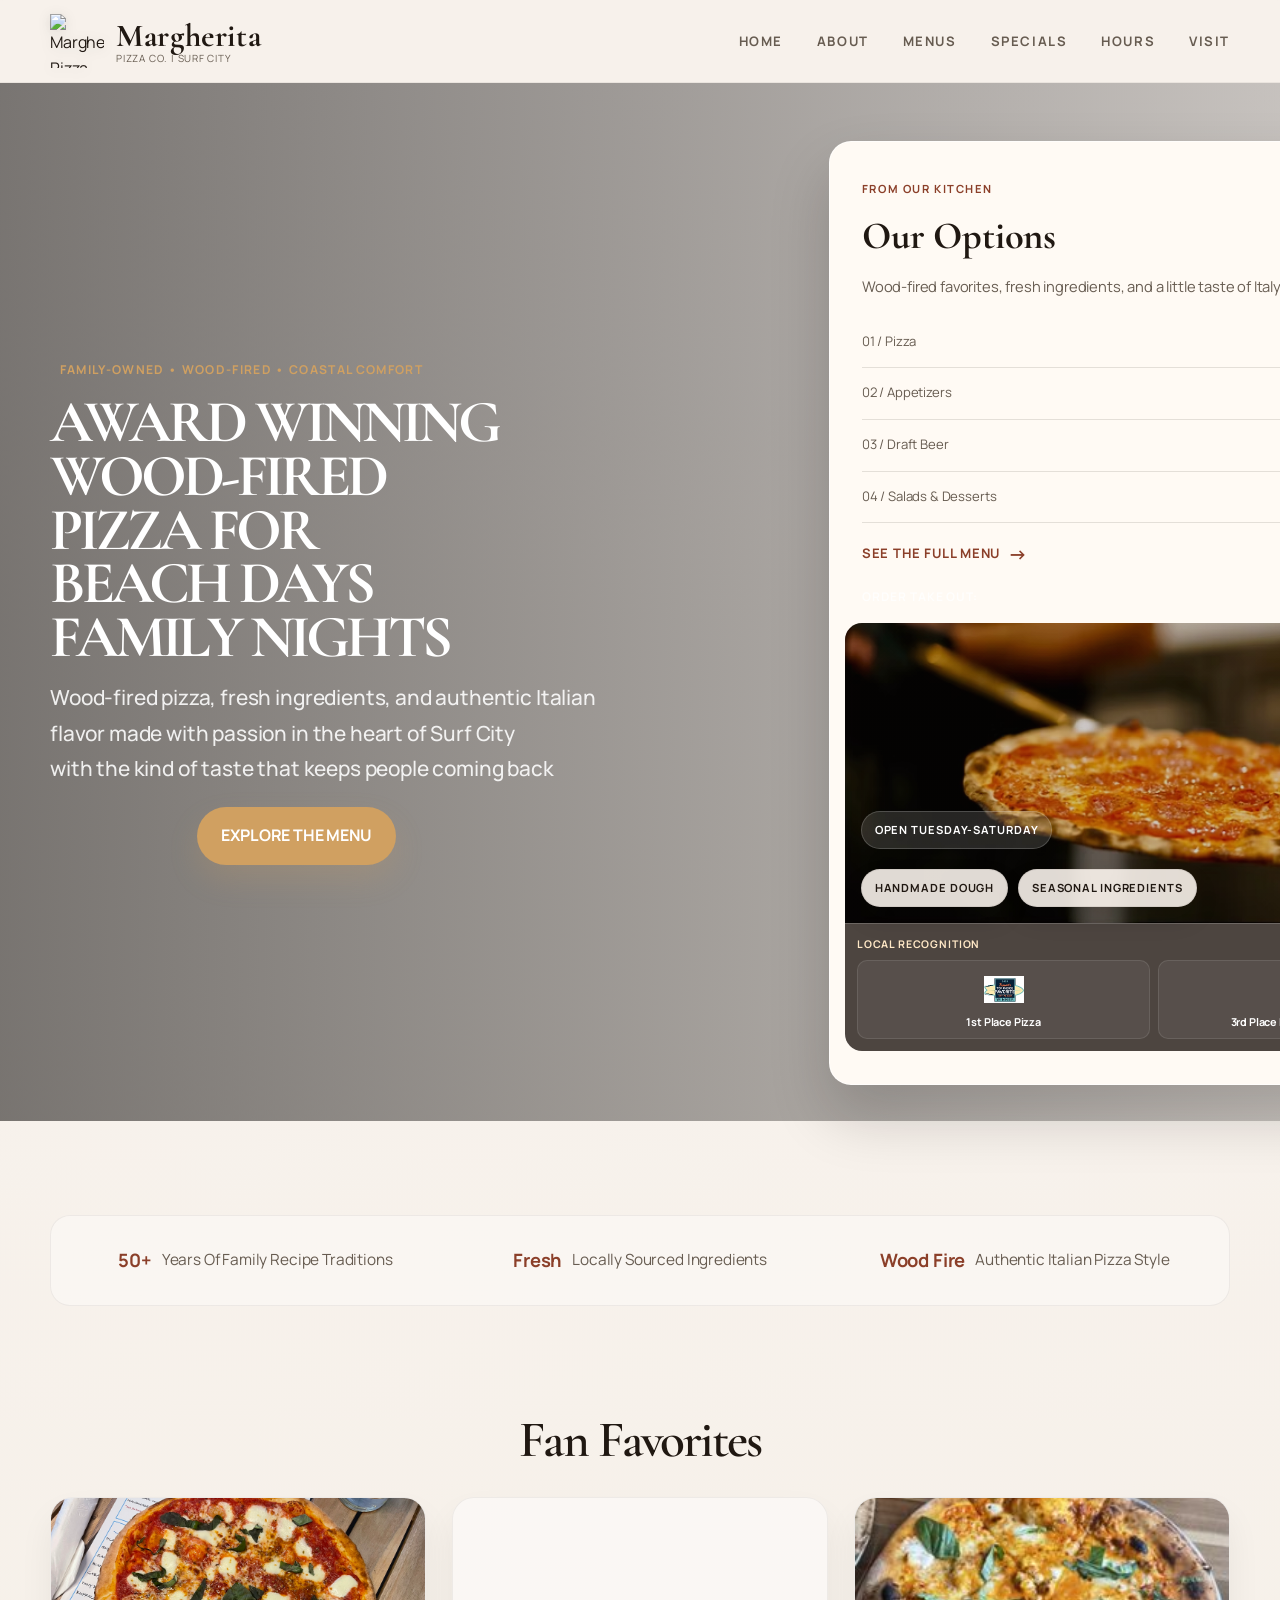
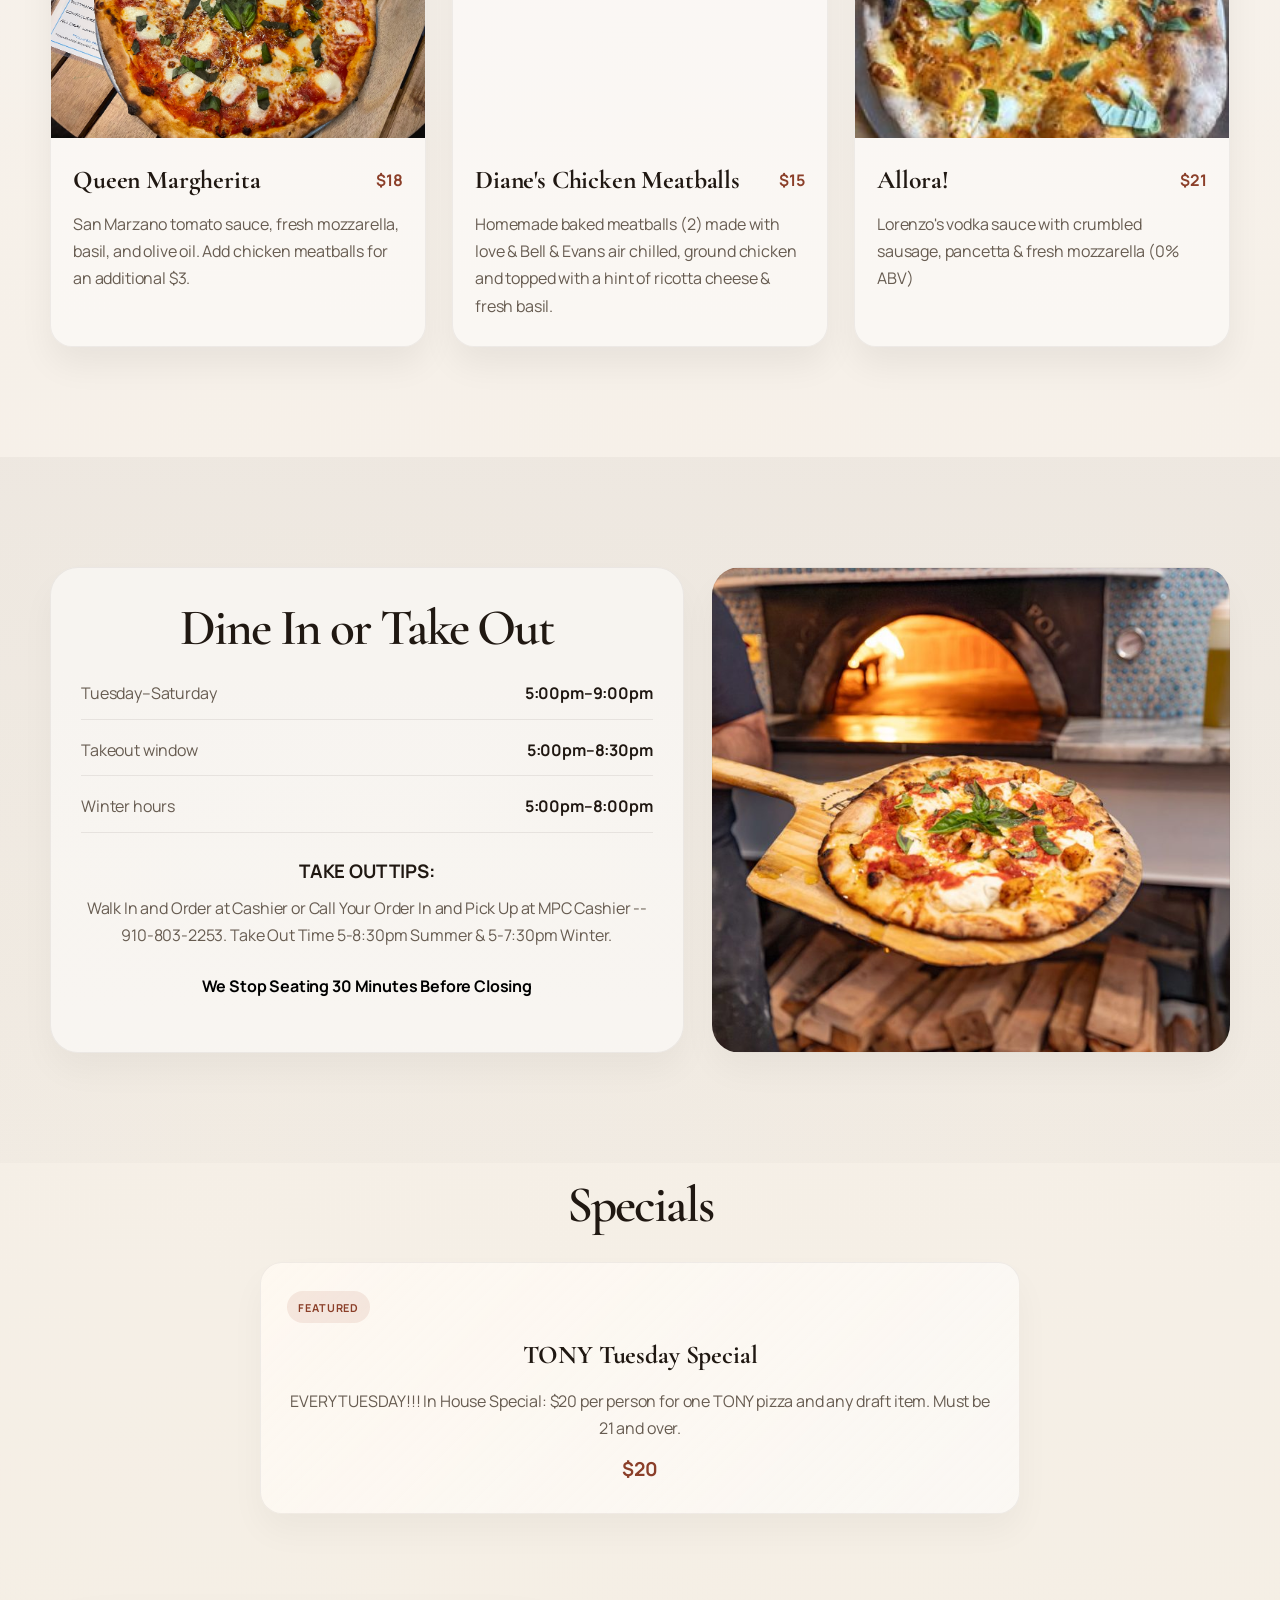
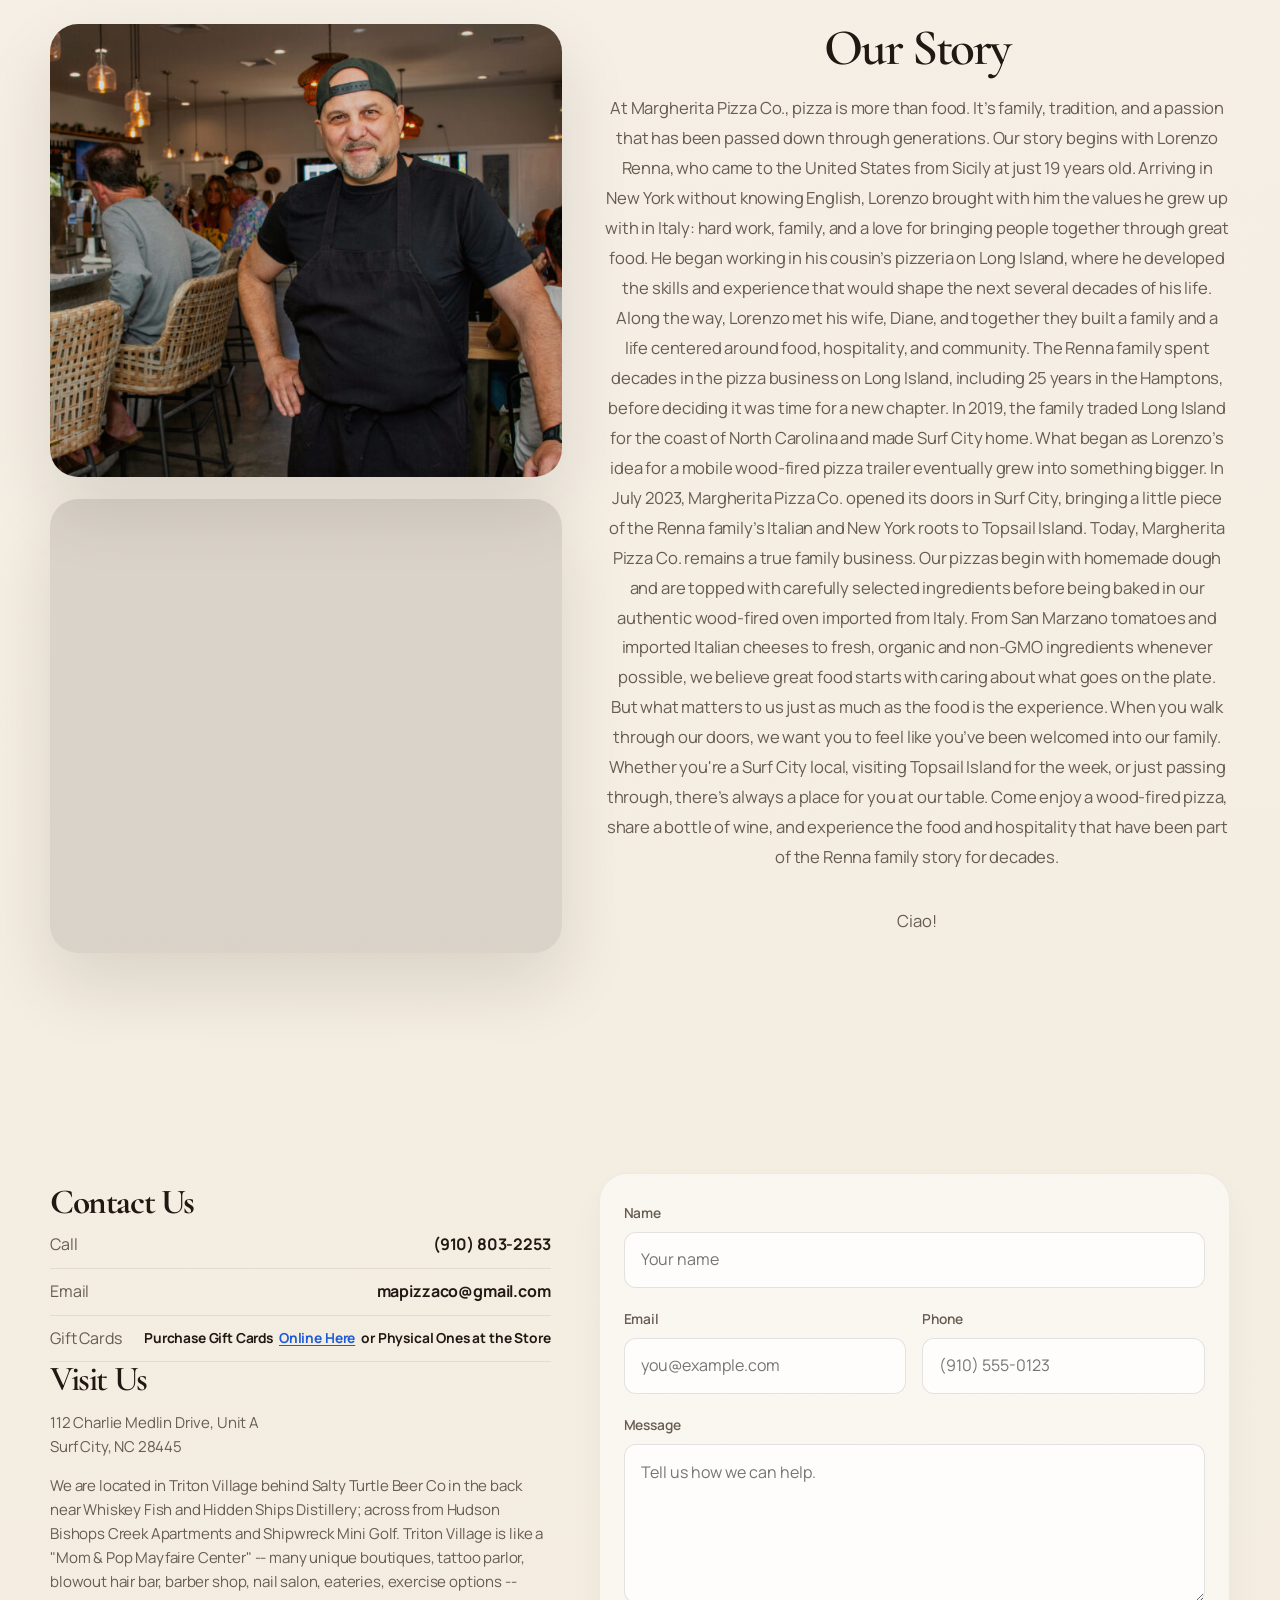
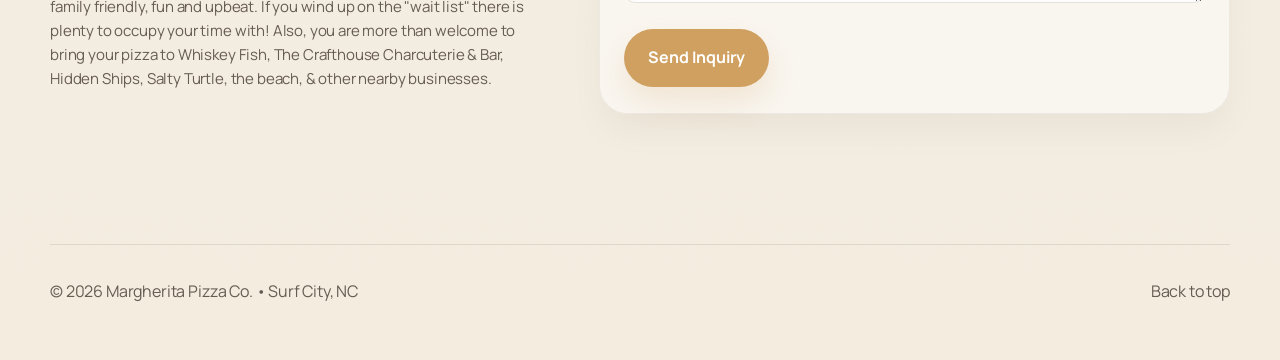
==== index.html @ ae241f82 "Finish website" ====
<!DOCTYPE html>
<html lang="en">
  <head>
    <meta charset="UTF-8" />
    <meta name="viewport" content="width=device-width, initial-scale=1.0" />
    <meta
      name="description"
      content="Margherita Pizza Co. is a family-owned wood-fired pizza kitchen and wine bar in Surf City, North Carolina."
    />
    <title>Margherita Pizza Co. | Surf City, NC</title>
    <link rel="preconnect" href="https://fonts.googleapis.com" />
    <link rel="preconnect" href="https://fonts.gstatic.com" crossorigin />
    <link
      href="https://fonts.googleapis.com/css2?family=Cormorant+Garamond:wght@500;600;700&family=Manrope:wght@400;500;600;700;800&display=swap"
      rel="stylesheet"
    />
    <link rel="stylesheet" href="styles.css" />
  </head>
  <body id="top">
    <div class="page-shell">
      <header class="site-header">
        <div class="container nav-wrap">
          <div class="brand" aria-label="Margherita Pizza Co home">
            <img
              class="brand-logo"
              src="https://static.wixstatic.com/media/c3de41_1352000f01cf4b0c88fe3ec01e534944~mv2.png/v1/fill/w_166,h_174,al_c,q_85,usm_0.66_1.00_0.01,enc_avif,quality_auto/Logo_transparent%20-%202.png"
              alt="Margherita Pizza Co. logo"
            />
            <div class="brand-copy">
              <strong>Margherita</strong>
              <small>Pizza Co. | Surf City</small>
            </div>
          </div>

          <button class="nav-toggle" aria-label="Toggle navigation" aria-expanded="false">
            <span></span><span></span><span></span>
          </button>

          <nav class="main-nav" aria-label="Main navigation">
            <a href="#top">Home</a>
            <a href="#about">About</a>
            <a href="menu.html">Menus</a>
            <a href="#specials">Specials</a>
            <a href="#hours">Hours</a>
            <a href="#visit">Visit</a>
          </nav>
        </div>
      </header>

      <main>
        <section class="hero">
          <div class="container hero-grid">
            <div class="hero-copy">
              <p class="eyebrow">Family-owned • Wood-fired • Coastal comfort</p>
              <h1>
                <span class="hero-heading-line">AWARD WINNING</span>
                <span class="hero-heading-line">WOOD-FIRED</span>
                <span class="hero-heading-line">PIZZA FOR</span>
                <span class="hero-heading-line">BEACH DAYS</span>
                <span class="hero-heading-line">FAMILY NIGHTS</span>
              </h1>
              <p class="lead">
                <span class="lead-line">Wood-fired pizza, fresh ingredients, and authentic Italian</span>
                <span class="lead-line">flavor made with passion in the heart of Surf City</span>
                <span class="lead-line">with the kind of taste that keeps people coming back</span>
              </p>
              <div class="cta-group">
                <a class="button button-primary" href="menu.html">EXPLORE THE MENU</a>
              </div>
            </div>

            <div class="hero-card hero-favorites" aria-label="Our Options">
              <div class="hero-card-copy">
                <p class="hero-card-kicker">From our kitchen</p>
                <h2>Our Options</h2>
                <p class="hero-card-intro">Wood-fired favorites, fresh ingredients, and a little taste of Italy right here in Surf City.</p>
                <div class="info-row">
                  <span>01 / Pizza</span>
                  <strong>Wood-Fired</strong>
                </div>
                <div class="info-row">
                  <span>02 / Appetizers</span>
                  <strong>Fresh Bites</strong>
                </div>
                <div class="info-row">
                  <span>03 / Draft Beer</span>
                  <strong>Curated Pours</strong>
                </div>
                <div class="info-row">
                  <span>04 / Salads & Desserts</span>
                  <strong>Fresh Daily</strong>
                </div>

                <a class="hero-menu-link" href="menu.html">See the full menu <span aria-hidden="true">→</span></a>

                <div class="card-footer">
                  <span class="order-takeout">Order Take Out:</span>
                  <strong>(910) 803-2253</strong>
                </div>
              </div>

              <div class="hero-visual">
                <div class="hero-photo">
                  <div class="hero-photo-badge">
                    <span>Open Tuesday-Saturday</span>
                  </div>
                  <div class="hero-image-tags" aria-label="Key ingredients">
                    <span>Handmade dough</span>
                    <span>Seasonal ingredients</span>
                  </div>
                </div>
                <div class="hero-awards" aria-label="Awards and recognition">
                  <p class="hero-awards-title">Local recognition</p>
                  <div class="hero-award-row">
                    <div class="hero-award">
                      <img
                        src="images/Pizza award.avif"
                        alt="1st Place Pizza award"
                      />
                      <strong>1st Place Pizza</strong>
                    </div>
                    <div class="hero-award">
                      <img
                        src="https://static.wixstatic.com/media/c3de41_1e89d9beb7ab4480b9ef2c10e7d287c4~mv2.png/v1/fill/w_91,h_97,al_c,q_85,usm_0.66_1.00_0.01,enc_avif,quality_auto/3rdplaceFavoriteDateNight.png"
                        alt="3rd place Favorite Date Night award badge"
                      />
                      <strong>3rd Place Favorite Date Night</strong>
                    </div>
                  </div>
                </div>
              </div>
            </div>
          </div>
        </section>

        <section class="value-strip">
          <div class="container strip-grid">
            <div>
              <strong>50+</strong>
              <span>Years Of Family Recipe Traditions</span>
            </div>
            <div>
              <strong>Fresh</strong>
              <span>Locally Sourced Ingredients</span>
            </div>
            <div>
              <strong>Wood Fire</strong>
              <span>Authentic Italian Pizza Style</span>
            </div>
          </div>
        </section>

        <section id="menu" class="menu-section">
          <div class="container">
            <div class="section-heading fan-favorites-heading">
              <h2>Fan Favorites</h2>
            </div>

            <div class="menu-grid">
              <article class="menu-card">
                <div class="menu-visual visual-one"></div>
                <div class="menu-content">
                  <div class="menu-header">
                    <h3>Queen Margherita</h3>
                    <span>$18</span>
                  </div>
                  <p>San Marzano tomato sauce, fresh mozzarella, basil, and olive oil. Add chicken meatballs for an additional $3.</p>
                </div>
              </article>

              <article class="menu-card">
                <div class="menu-visual visual-two"></div>
                <div class="menu-content">
                  <div class="menu-header">
                    <h3>Diane's Chicken Meatballs</h3>
                    <span>$15</span>
                  </div>
                  <p>Homemade baked meatballs (2) made with love & Bell & Evans air chilled, ground chicken and topped with a hint of ricotta cheese & fresh basil.</p>
                </div>
              </article>

              <article class="menu-card">
                <div class="menu-visual visual-three"></div>
                <div class="menu-content">
                  <div class="menu-header">
                    <h3>Allora!</h3>
                    <span>$21</span>
                  </div>
                  <p>Lorenzo's vodka sauce with crumbled sausage, pancetta & fresh mozzarella (0% ABV)</p>
                </div>
              </article>
            </div>
          </div>
        </section>

        <section class="experience-section" id="hours">
          <div class="container experience-grid">
            <div class="hours-panel">
              <h2>Dine In or Take Out</h2>
              <ul>
                <li><span>Tuesday–Saturday</span> <strong>5:00pm–9:00pm</strong></li>
                <li><span>Takeout window</span> <strong>5:00pm–8:30pm</strong></li>
                <li><span>Winter hours</span> <strong>5:00pm–8:00pm</strong></li>
              </ul>
              <div class="takeout-tips">
                <h3>TAKE OUT TIPS:</h3>
                <p>Walk In and Order at Cashier or Call Your Order In and Pick Up at MPC Cashier -- 910-803-2253. Take Out Time 5-8:30pm Summer &amp; 5-7:30pm Winter.</p>
              </div>
              <p class="note"><strong>We Stop Seating 30 Minutes Before Closing</strong></p>
            </div>

            <div class="quote-panel">
              <p>“Wood-fired flavor, Italian roots, and a warm welcome by the coast.”</p>
            </div>
          </div>
        </section>

        <section id="specials" class="specials-section">
          <div class="container">
            <div class="section-heading specials-heading">
              <h2>Specials</h2>
            </div>

            <div class="specials-grid single-special">
              <article class="special-card featured-special">
                <span class="special-tag">Featured</span>
                <h3>TONY Tuesday Special</h3>
                <p>EVERY TUESDAY!!! In House Special: $20 per person for one TONY pizza and any draft item. Must be 21 and over.</p>
                <strong>$20</strong>
              </article>
            </div>
          </div>
        </section>

        <section id="about" class="about-section">
          <div class="container about-grid">
            <div class="about-image">
              <div class="image-panel"></div>
              <div class="image-panel story-image-secondary"></div>
            </div>
            <div class="about-copy">
              <h2>Our Story</h2>
              <div class="story-copy">
                <p>At Margherita Pizza Co., pizza is more than food. It’s family, tradition, and a passion that has been passed down through generations. Our story begins with Lorenzo Renna, who came to the United States from Sicily at just 19 years old. Arriving in New York without knowing English, Lorenzo brought with him the values he grew up with in Italy: hard work, family, and a love for bringing people together through great food. He began working in his cousin’s pizzeria on Long Island, where he developed the skills and experience that would shape the next several decades of his life. Along the way, Lorenzo met his wife, Diane, and together they built a family and a life centered around food, hospitality, and community. The Renna family spent decades in the pizza business on Long Island, including 25 years in the Hamptons, before deciding it was time for a new chapter. In 2019, the family traded Long Island for the coast of North Carolina and made Surf City home. What began as Lorenzo’s idea for a mobile wood-fired pizza trailer eventually grew into something bigger. In July 2023, Margherita Pizza Co. opened its doors in Surf City, bringing a little piece of the Renna family’s Italian and New York roots to Topsail Island. Today, Margherita Pizza Co. remains a true family business. Our pizzas begin with homemade dough and are topped with carefully selected ingredients before being baked in our authentic wood-fired oven imported from Italy. From San Marzano tomatoes and imported Italian cheeses to fresh, organic and non-GMO ingredients whenever possible, we believe great food starts with caring about what goes on the plate. But what matters to us just as much as the food is the experience. When you walk through our doors, we want you to feel like you’ve been welcomed into our family. Whether you're a Surf City local, visiting Topsail Island for the week, or just passing through, there’s always a place for you at our table. Come enjoy a wood-fired pizza, share a bottle of wine, and experience the food and hospitality that have been part of the Renna family story for decades.</p>

                <p class="story-signoff">Ciao!</p>
              </div>
            </div>
          </div>
        </section>

        <section id="visit" class="visit-section">
          <div class="container visit-grid">
            <div class="visit-copy">
              <div class="contact-section">
                <h3>Contact Us</h3>
                <div class="contact-block">
                  <span>Call</span>
                  <strong>(910) 803-2253</strong>
                </div>
                <div class="contact-block">
                  <span>Email</span>
                  <strong>mapizzaco@gmail.com</strong>
                </div>
                <div class="contact-block">
                  <span>Gift Cards</span>
                  <strong class="gift-card-link-wrap">
                    <span>Purchase Gift Cards</span>
                    <a href="https://www.toasttab.com/margherita-pizza-co-112-charlie-medlin-drive-unit-a/giftcards" target="_blank" rel="noopener noreferrer" class="gift-card-anchor">Online Here</a>
                    <span>or Physical Ones at the Store</span>
                  </strong>
                </div>
              </div>

              <h2>Visit Us</h2>
              <p>112 Charlie Medlin Drive, Unit A<br />Surf City, NC 28445</p>
              <p>We are located in Triton Village behind Salty Turtle Beer Co in the back near Whiskey Fish and Hidden Ships Distillery; across from Hudson Bishops Creek Apartments and Shipwreck Mini Golf. Triton Village is like a "Mom &amp; Pop Mayfaire Center" -- many unique boutiques, tattoo parlor, blowout hair bar, barber shop, nail salon, eateries, exercise options -- family friendly, fun and upbeat. If you wind up on the "wait list" there is plenty to occupy your time with! Also, you are more than welcome to bring your pizza to Whiskey Fish, The Crafthouse Charcuterie &amp; Bar, Hidden Ships, Salty Turtle, the beach, &amp; other nearby businesses.</p>
            </div>

            <form class="inquiry-form">
              <div class="form-row">
                <label>
                  <span>Name</span>
                  <input type="text" name="name" placeholder="Your name" />
                </label>
              </div>
              <div class="form-row two-col">
                <label>
                  <span>Email</span>
                  <input type="email" name="email" placeholder="you@example.com" />
                </label>
                <label>
                  <span>Phone</span>
                  <input type="tel" name="phone" placeholder="(910) 555-0123" />
                </label>
              </div>
              <div class="form-row">
                <label>
                  <span>Message</span>
                  <textarea name="message" rows="5" placeholder="Tell us how we can help."></textarea>
                </label>
              </div>
              <button type="submit" class="button button-primary">Send Inquiry</button>
            </form>
          </div>
        </section>

      </main>

      <footer class="site-footer">
        <div class="container footer-wrap">
          <p>© <span id="year"></span> Margherita Pizza Co. • Surf City, NC</p>
          <a href="#top">Back to top</a>
        </div>
      </footer>
    </div>

    <script src="script.js"></script>
  </body>
</html>
---- styles.css ----
:root {
  --bg: #f7f1ea;
  --panel: #fffdf9;
  --panel-strong: #f1e5d6;
  --ink: #201812;
  --muted: #675c51;
  --gold: #d0a061;
  --rust: #8b3f29;
  --pine: #3a4d3f;
  --shadow: rgba(24, 18, 15, 0.12);
  --radius: 22px;
  --serif: "Cormorant Garamond", Georgia, serif;
  --sans: "Manrope", "Segoe UI", sans-serif;
}

* {
  box-sizing: border-box;
}

html {
  scroll-behavior: smooth;
}

body {
  margin: 0;
  font-family: var(--sans);
  line-height: 1.6;
  letter-spacing: -0.01em;
  background: linear-gradient(180deg, #f8f3ef 0%, #f3ecdf 100%);
  color: var(--ink);
  -webkit-font-smoothing: antialiased;
  text-rendering: optimizeLegibility;
}

a {
  color: inherit;
  text-decoration: none;
}

img {
  max-width: 100%;
  display: block;
}

button,
input,
textarea {
  font: inherit;
}

.page-shell {
  min-height: 100vh;
}

.container {
  width: min(1180px, calc(100% - 32px));
  margin: 0 auto;
}

.site-header {
  position: sticky;
  top: 0;
  z-index: 99;
  background: rgba(247, 241, 234, 0.8);
  backdrop-filter: blur(10px);
  border-bottom: 1px solid rgba(32, 24, 18, 0.06);
}

.top-contact-bar {
  background: #1f1f1f;
  color: #f6f1ea;
  font-size: 0.72rem;
  letter-spacing: 0.08em;
  text-transform: uppercase;
}

.top-contact-wrap {
  display: flex;
  align-items: center;
  justify-content: center;
  gap: 24px;
  flex-wrap: wrap;
  padding: 8px 20px;
}

.top-contact-phone-wrap {
  display: inline-flex;
  align-items: center;
  gap: 14px;
}

.order-takeout {
  color: #f7d28d;
  font-weight: 800;
  letter-spacing: 0.1em;
  text-transform: uppercase;
}

.nav-wrap {
  display: flex;
  align-items: center;
  justify-content: space-between;
  gap: 20px;
  min-height: 82px;
}

.brand {
  display: flex;
  align-items: center;
  gap: 12px;
  min-width: 260px;
}

.brand-logo {
  width: 54px;
  height: 54px;
  object-fit: contain;
  filter: drop-shadow(0 2px 6px rgba(0, 0, 0, 0.1));
}

.brand-copy {
  display: flex;
  flex-direction: column;
  line-height: 1.1;
}

.brand-copy strong {
  font-family: var(--serif);
  font-size: clamp(1.6rem, 1vw + 1.2rem, 2.2rem);
  letter-spacing: 0.02em;
}

.brand-copy small {
  color: var(--muted);
  letter-spacing: 0.08em;
  text-transform: uppercase;
  font-size: 0.62rem;
}

.main-nav {
  display: flex;
  align-items: center;
  gap: 34px;
  font-size: 0.82rem;
  font-weight: 700;
  letter-spacing: 0.12em;
  text-transform: uppercase;
  color: var(--muted);
}

.main-nav a {
  position: relative;
}

.main-nav a::after {
  content: "";
  position: absolute;
  left: 0;
  bottom: -8px;
  width: 100%;
  height: 2px;
  background: var(--rust);
  transform: scaleX(0);
  transform-origin: center;
  transition: transform 0.2s ease;
}

.main-nav a:hover::after,
.main-nav a:focus-visible::after {
  transform: scaleX(1);
}

.button {
  display: inline-flex;
  align-items: center;
  justify-content: center;
  border-radius: 999px;
  padding: 0.95rem 1.45rem;
  border: 1px solid transparent;
  font-weight: 700;
  transition: transform 0.2s ease, box-shadow 0.2s ease, background 0.2s ease;
}

.button:hover,
.button:focus-visible {
  transform: translateY(-1px);
}

.button-primary {
  background: var(--gold);
  color: #fff;
  box-shadow: 0 14px 30px rgba(208, 160, 97, 0.2);
}

.button-secondary {
  background: transparent;
  border-color: rgba(32, 24, 18, 0.18);
  color: var(--ink);
}

.hero {
  padding: 58px 0 36px;
  background:
    linear-gradient(90deg, rgba(21, 18, 16, 0.56), rgba(21, 18, 16, 0.22)),
    url("https://static.wixstatic.com/media/c3de41_eee354c45b334487a4f688f5ea77cf92~mv2.jpg/v1/fit/w_1920,h_622,q_90,enc_avif,quality_auto/c3de41_eee354c45b334487a4f688f5ea77cf92~mv2.jpg") center/cover no-repeat;
}

.hero-grid {
  display: grid;
  grid-template-columns: 1.3fr 0.7fr;
  gap: 34px;
  align-items: center;
}

.hero-copy {
  color: #fff;
  padding: 30px 0;
}

.eyebrow {
  display: block;
  width: fit-content;
  margin: 0 0 18px;
  font-size: 0.76rem;
  text-transform: uppercase;
  letter-spacing: 0.11em;
  font-weight: 700;
  color: #f6d3aa;
  text-align: left;
}

.hero-copy > .eyebrow {
  color: var(--gold);
  transform: translateX(0.6rem);
}

.hero-copy h1,
.section-heading h2,
.about-copy h2,
.hours-panel h2,
.visit-copy h2 {
  margin: 0;
  font-family: var(--serif);
  font-weight: 600;
  line-height: 0.96;
  letter-spacing: -0.04em;
}

.hero-copy h1 {
  font-size: clamp(3rem, 2.8vw + 1.5rem, 5.2rem);
  max-width: 920px;
  width: fit-content;
  margin-inline: 0;
  line-height: 0.82;
  letter-spacing: -0.065em;
  font-weight: 700;
}

.hero-heading-line {
  display: block;
  width: fit-content;
  max-width: 100%;
  margin-bottom: 0.08em;
  text-align: left;
  white-space: nowrap;
  word-spacing: normal;
}

.lead {
  margin-top: 18px;
  max-width: 720px;
  font-size: clamp(1.12rem, 0.45vw + 1rem, 1.3rem);
  line-height: 1.7;
  font-weight: 500;
  color: rgba(255, 255, 255, 0.88);
}

.lead-line {
  display: block;
}

.cta-group {
  width: 100%;
  max-width: 720px;
  margin: 8px 0 0;
  padding-left: clamp(6.5rem, 11.5vw, 9.5rem);
  display: flex;
  flex-wrap: wrap;
  justify-content: flex-start;
  gap: 16px;
}

.hero-points {
  list-style: none;
  display: flex;
  flex-wrap: wrap;
  justify-content: center;
  gap: 12px;
  padding: 0;
  margin: 26px 0 0;
  color: rgba(255, 255, 255, 0.8);
  font-size: 0.78rem;
  letter-spacing: 0.08em;
  text-transform: uppercase;
  width: 100%;
}

.hero-points li {
  padding: 0.7rem 0.95rem;
  border: 1px solid rgba(255, 255, 255, 0.25);
  border-radius: 999px;
  background: rgba(255, 255, 255, 0.04);
}

.hero-card {
  background: rgba(255, 255, 255, 0.1);
  border: 1px solid rgba(255, 255, 255, 0.18);
  box-shadow: 0 30px 60px rgba(20, 16, 13, 0.20);
  padding: 18px;
  border-radius: var(--radius);
  color: #fff;
  backdrop-filter: blur(8px);
}

.hero-visual {
  position: relative;
  overflow: hidden;
  border-radius: 18px;
  margin-bottom: 18px;
  border: 1px solid rgba(255, 255, 255, 0.08);
}

.hero-photo {
  position: relative;
  min-height: 300px;
  background:
    linear-gradient(rgba(18, 13, 10, 0.2), rgba(18, 13, 10, 0.22)),
    url("images/Screenshot 2026-09-23 184506.png") 0% 100% / cover no-repeat;
}

.hero-photo-badge {
  position: absolute;
  left: 16px;
  bottom: 74px;
  display: inline-flex;
  padding: 0.55rem 0.8rem;
  border-radius: 999px;
  background: rgba(249, 244, 238, 0.14);
  border: 1px solid rgba(255, 255, 255, 0.18);
  color: #fff;
  font-size: 0.7rem;
  font-weight: 700;
  letter-spacing: 0.08em;
  text-transform: uppercase;
}

.hero-image-tags {
  position: absolute;
  left: 16px;
  right: 16px;
  bottom: 16px;
  display: flex;
  flex-wrap: wrap;
  gap: 10px;
}

.hero-image-tags span {
  display: inline-flex;
  align-items: center;
  padding: 0.55rem 0.8rem;
  border-radius: 999px;
  background: rgba(255, 249, 242, 0.88);
  border: 1px solid rgba(32, 24, 18, 0.08);
  color: var(--ink);
  font-size: 0.7rem;
  font-weight: 700;
  letter-spacing: 0.08em;
  text-transform: uppercase;
  box-shadow: 0 12px 24px rgba(20, 16, 13, 0.12);
}

.hero-image-tags span:last-child {
  margin-left: 0;
}

.hero-card-copy {
  display: block;
}

.hero-favorites {
  width: calc(100% + 250px);
  background: #fffaf4;
  border: 1px solid rgba(255, 255, 255, 0.7);
  padding: 14px;
}

.hero-favorites .hero-card-copy {
  padding: 24px 18px 12px;
  color: var(--ink);
}

.hero-card-kicker {
  margin: 0 0 8px;
  color: var(--rust);
  font-size: 0.7rem;
  font-weight: 700;
  letter-spacing: 0.14em;
  text-transform: uppercase;
}

.hero-card h2 {
  margin: 0 0 18px;
  font-family: var(--serif);
  font-size: clamp(2rem, 3vw, 3rem);
}

.hero-favorites h2 {
  margin-bottom: 8px;
  color: var(--ink);
}

.hero-card-intro {
  margin: 0 0 18px;
  color: var(--muted);
  font-size: 0.92rem;
  line-height: 1.55;
}

.info-row {
  display: flex;
  justify-content: space-between;
  gap: 14px;
  padding: 0.9rem 0;
  border-bottom: 1px solid rgba(255, 255, 255, 0.12);
}

.info-row span,
.card-footer span {
  color: rgba(255, 255, 255, 0.76);
}

.hero-favorites .info-row {
  border-color: rgba(32, 24, 18, 0.12);
}

.hero-favorites .info-row span {
  color: var(--muted);
  font-size: 0.82rem;
}

.hero-favorites .info-row strong {
  color: var(--ink);
  font-size: 0.86rem;
}

.hero-menu-link {
  display: inline-flex;
  align-items: center;
  gap: 8px;
  margin-top: 20px;
  color: var(--rust);
  font-size: 0.82rem;
  font-weight: 700;
  letter-spacing: 0.06em;
  text-transform: uppercase;
}

.hero-menu-link span {
  font-size: 1.2rem;
  line-height: 0;
  transition: transform 0.2s ease;
}

.hero-menu-link:hover span,
.hero-menu-link:focus-visible span {
  transform: translateX(4px);
}

.hero-awards {
  position: static;
  padding: 12px;
  border-top: 1px solid rgba(255, 255, 255, 0.18);
  background: rgba(27, 19, 15, 0.78);
}

.hero-awards-title {
  margin: 0 0 8px;
  color: #ffe8c6;
  font-weight: 700;
  font-size: 0.66rem;
  letter-spacing: 0.08em;
  text-transform: uppercase;
}

.hero-award-row {
  display: grid;
  grid-template-columns: repeat(2, minmax(0, 1fr));
  gap: 8px;
}

.hero-award {
  display: flex;
  flex-direction: column;
  align-items: center;
  justify-content: center;
  gap: 6px;
  min-width: 0;
  padding: 8px;
  border-radius: 10px;
  background: rgba(255, 255, 255, 0.06);
  border: 1px solid rgba(255, 255, 255, 0.1);
}

.hero-award img {
  width: 40px;
  height: 40px;
  object-fit: contain;
  flex-shrink: 0;
}

.hero-award strong {
  font-size: 0.68rem;
  line-height: 1.3;
  color: #fff;
  text-align: center;
}

.card-footer {
  margin-top: 18px;
  display: flex;
  justify-content: space-between;
  gap: 12px;
  align-items: center;
}

.order-takeout {
  color: var(--ink);
  font-size: 0.75rem;
  font-weight: 700;
  letter-spacing: 0.08em;
  text-transform: uppercase;
}

.value-strip {
  padding: 42px 0 0;
  margin-top: 52px;
}

.specials-section {
  padding: 18px 0 0;
  text-align: center;
}

.specials-heading {
  margin-bottom: 24px;
  text-align: center;
}

.specials-grid {
  display: grid;
  grid-template-columns: repeat(3, minmax(0, 1fr));
  gap: 22px;
}

.single-special {
  grid-template-columns: 1fr;
  max-width: 760px;
  margin: 0 auto;
}

.special-card {
  display: flex;
  flex-direction: column;
  gap: 12px;
  padding: 22px 20px;
  border-radius: 22px;
  background: rgba(255, 255, 255, 0.45);
  border: 1px solid rgba(32, 24, 18, 0.06);
  box-shadow: 0 18px 34px rgba(24, 19, 17, 0.04);
}

.featured-special {
  width: 100%;
  max-width: 100%;
  padding: 28px 26px;
  background: linear-gradient(135deg, rgba(255, 249, 242, 0.85), rgba(255, 255, 255, 0.55));
}

.special-tag {
  display: inline-flex;
  width: fit-content;
  padding: 0.45rem 0.7rem;
  border-radius: 999px;
  background: rgba(166, 71, 45, 0.1);
  color: var(--rust);
  font-size: 0.68rem;
  font-weight: 700;
  letter-spacing: 0.08em;
  text-transform: uppercase;
}

.special-card h3 {
  margin: 0;
  font-family: var(--serif);
  font-size: clamp(1.6rem, 1.8vw, 2.2rem);
}

.special-card p {
  margin: 0;
  color: var(--muted);
  line-height: 1.7;
}

.special-card strong {
  color: var(--rust);
  font-size: 1.2rem;
}

.strip-grid {
  display: grid;
  grid-template-columns: repeat(3, minmax(0, 1fr));
  gap: 20px;
  align-items: center;
  background: rgba(255, 255, 255, 0.35);
  border: 1px solid rgba(32, 24, 18, 0.06);
  border-radius: 20px;
  padding: 12px 22px;
}

.strip-grid div {
  display: flex;
  justify-content: center;
  align-items: center;
  gap: 10px;
  padding: 18px 8px;
  text-align: center;
}

.strip-grid strong {
  color: var(--rust);
  font-size: 1.15rem;
}

.strip-grid span {
  color: var(--muted);
  font-size: 0.96rem;
}

.awards-section {
  padding: 36px 0 0;
}

.awards-wrap {
  padding: 34px 28px 26px;
  background: rgba(255, 255, 255, 0.45);
  border: 1px solid rgba(32, 24, 18, 0.06);
  border-radius: 26px;
  box-shadow: 0 18px 34px rgba(24, 19, 17, 0.04);
}

.awards-heading {
  margin-bottom: 24px;
}

.awards-grid {
  display: grid;
  grid-template-columns: repeat(2, minmax(0, 1fr));
  gap: 22px;
}

.award-card {
  display: flex;
  align-items: center;
  gap: 18px;
  padding: 18px 20px;
  border-radius: 18px;
  background: rgba(247, 241, 234, 0.8);
  border: 1px solid rgba(32, 24, 18, 0.06);
}

.award-card img {
  width: 88px;
  height: 88px;
  object-fit: contain;
  flex-shrink: 0;
}

.award-copy {
  display: flex;
  flex-direction: column;
  gap: 6px;
}

.award-copy strong {
  font-size: 1.2rem;
  font-family: var(--serif);
}

.award-copy span {
  color: var(--muted);
  font-size: 0.92rem;
}

.about-section,
.menu-section,
.experience-section,
.visit-section {
  padding: 110px 0;
}

.about-grid {
  display: grid;
  grid-template-columns: 0.9fr 1.1fr;
  gap: 42px;
  align-items: stretch;
}

.about-image {
  display: grid;
  grid-template-rows: repeat(2, minmax(0, 1fr));
  gap: 22px;
}

.image-panel {
  min-height: 0;
  background:
    linear-gradient(rgba(27, 19, 15, 0.16), rgba(27, 19, 15, 0.16)),
    url("images/Dad.jpg") 68% center/cover no-repeat;
  border-radius: 28px;
  box-shadow: 0 32px 70px rgba(33, 24, 19, 0.12);
}

.story-image-secondary {
  min-height: 0;
  background:
    linear-gradient(rgba(27, 19, 15, 0.12), rgba(27, 19, 15, 0.12)),
    url("https://static.wixstatic.com/media/c3de41_5bddf1d23d844adab149237a4e6aff79~mv2.jpg/v1/fit/w_1920,h_622,q_90,enc_avif,quality_auto/c3de41_5bddf1d23d844adab149237a4e6aff79~mv2.jpg") center/cover no-repeat;
}

.about-copy {
  color: var(--ink);
  text-align: center;
}

.about-copy h2,
.section-heading h2,
.hours-panel h2,
.visit-copy h2 {
  font-size: clamp(2.6rem, 3vw + 0.8rem, 4rem);
}

.about-copy p {
  color: var(--muted);
  font-size: 1.04rem;
  line-height: 1.8;
  margin-top: 20px;
}

.story-copy .story-signoff {
  margin-top: 34px;
}

.feature-list {
  display: grid;
  gap: 20px;
  margin-top: 34px;
}

.feature-list > div {
  display: flex;
  align-items: flex-start;
  gap: 18px;
  text-align: left;
  background: rgba(255, 255, 255, 0.4);
  border: 1px solid rgba(32, 24, 18, 0.06);
  border-radius: 18px;
  padding: 18px 18px;
}

.feature-icon {
  width: 42px;
  height: 42px;
  display: grid;
  place-items: center;
  border-radius: 50%;
  background: rgba(139, 63, 41, 0.1);
  color: var(--rust);
  flex-shrink: 0;
}

.feature-list h3 {
  margin: 0 0 6px;
  font-size: 1.15rem;
}

.feature-list p {
  margin: 0;
  font-size: 0.95rem;
}

.section-heading {
  margin-bottom: 32px;
}

.fan-favorites-heading {
  text-align: center;
}

.section-heading .eyebrow {
  color: #2b241f;
}

.menu-grid {
  display: grid;
  grid-template-columns: repeat(3, minmax(0, 1fr));
  gap: 26px;
}

.menu-card {
  background: rgba(255, 255, 255, 0.46);
  border: 1px solid rgba(32, 24, 18, 0.06);
  border-radius: 22px;
  overflow: hidden;
  box-shadow: 0 18px 34px rgba(24, 19, 17, 0.06);
}

.menu-visual {
  min-height: 240px;
  background-size: cover;
  background-position: center;
}

.visual-one {
  background-image: url("images/Marg Pizza.jpeg");
  background-size: cover;
  background-position: center center;
}

.visual-two {
  background-image: url("https://static.wixstatic.com/media/c3de41_6129053f95e146519bf3023f5e01dd93~mv2.jpeg/v1/fit/w_640,h_360,q_90,enc_avif,quality_auto/c3de41_6129053f95e146519bf3023f5e01dd93~mv2.jpeg");
}

.visual-three {
  background-image: url("images/vodka.jpg");
}

.menu-content {
  padding: 22px 22px 26px;
}

.menu-header {
  display: flex;
  justify-content: space-between;
  gap: 12px;
  align-items: center;
  margin-bottom: 10px;
}

.menu-header h3 {
  margin: 0;
  font-size: 1.6rem;
  font-family: var(--serif);
}

.menu-header span {
  color: var(--rust);
  font-weight: 700;
}

.menu-content p {
  margin: 0;
  line-height: 1.7;
  color: var(--muted);
}

.experience-section {
  background: linear-gradient(180deg, rgba(36, 26, 22, 0.04), rgba(36, 26, 22, 0.02));
}

.experience-grid {
  display: grid;
  grid-template-columns: 1.1fr 0.9fr;
  gap: 28px;
}

.hours-panel,
.quote-panel,
.inquiry-form {
  background: rgba(255, 255, 255, 0.5);
  border: 1px solid rgba(32, 24, 18, 0.06);
  border-radius: 28px;
  box-shadow: 0 18px 34px rgba(24, 19, 17, 0.04);
}

.hours-panel {
  padding: 36px 30px;
}

.hours-panel h2 {
  text-align: center;
}

.hours-panel ul {
  list-style: none;
  padding: 0;
  margin: 28px 0 0;
  display: grid;
  gap: 18px;
}

.hours-panel li {
  display: flex;
  justify-content: space-between;
  gap: 18px;
  border-bottom: 1px solid rgba(32, 24, 18, 0.08);
  padding-bottom: 12px;
  color: var(--muted);
}

.hours-panel li strong {
  color: var(--ink);
}

.takeout-tips {
  margin-top: 24px;
  text-align: center;
}

.takeout-tips h3 {
  margin: 0 0 8px;
}

.takeout-tips p {
  margin: 0;
  line-height: 1.7;
  color: var(--muted);
}

.note {
  margin-top: 24px;
  color: #000;
  line-height: 1.7;
  text-align: center;
  font-weight: 700;
}

.menu-page-header {
  padding: 70px 0 28px;
  text-align: center;
}

.menu-header-inner {
  max-width: 980px;
  margin: 0 auto;
  padding: 18px 20px;
}

.menu-page-header h1 {
  margin: 0;
  font-family: var(--serif);
  font-size: clamp(2.3rem, 4vw, 4rem);
  letter-spacing: -0.04em;
  color: var(--ink);
}

.menu-page-header p {
  margin: 8px 0 0;
  color: var(--muted);
  font-weight: 600;
}

.menu-subtext {
  color: var(--ink) !important;
  font-weight: 700 !important;
}

.menu-page-paper {
  padding: 0 0 90px;
}

.menu-photo-top {
  padding-top: 32px;
}

.menu-photo-header {
  max-width: 1160px;
  display: flex;
  align-items: center;
  justify-content: center;
  gap: 24px;
  background: rgba(255, 255, 255, 0.7);
  border: 3px solid #2f78bc;
  border-radius: 0;
  box-shadow: none;
}

.menu-photo-logo-wrap {
  min-width: 120px;
  display: flex;
  justify-content: center;
  align-items: center;
}

.menu-photo-brand-copy {
  flex: 1;
  text-align: center;
}

.menu-photo-brand-copy h1 {
  margin: 0;
  font-family: var(--serif);
  font-weight: 800;
  font-size: clamp(2.5rem, 3vw, 4rem);
  letter-spacing: -0.04em;
  color: var(--ink);
}

.menu-photo-brand-copy p {
  margin: 4px 0 0;
  font-size: 0.92rem;
  color: var(--ink);
  line-height: 1.5;
}

.menu-photo-ingredients {
  font-weight: 800 !important;
  text-transform: uppercase;
  letter-spacing: 0.08em;
  font-size: 0.72rem !important;
}

.menu-photo-sheet {
  max-width: 1160px;
  margin: 0 auto;
  background: rgba(255, 255, 255, 0.94);
  border: 2px solid #2b7dc2;
  box-shadow: none;
  padding: 10px 24px 40px;
  color: #111;
}

.menu-section-block {
  border: 2px solid #2b7dc2;
  background: rgba(255, 255, 255, 0.7);
  padding: 12px 18px 14px;
  margin-top: 14px;
}

.block-compact {
  padding-bottom: 8px;
}

.menu-section-title {
  font-family: var(--serif);
  font-weight: 800;
  letter-spacing: 0.02em;
  text-transform: uppercase;
  font-size: clamp(2rem, 2vw + 0.9rem, 3rem);
  color: #b32222;
  margin: 0 0 8px;
}

.center-title {
  text-align: center;
}

.red-line {
  border-bottom: 2px solid #2b7dc2;
  padding-bottom: 10px;
}

.menu-side-note,
.menu-note-inline,
.wine-subheader,
.menu-note-final {
  font-size: 0.86rem;
  line-height: 1.5;
  color: #222;
  margin-bottom: 8px;
  text-transform: none;
}

.menu-item-line {
  display: flex;
  align-items: baseline;
  gap: 10px;
  margin: 6px 0;
  line-height: 1.45;
  font-size: 1rem;
}

.menu-item-line .item-name {
  flex: 1;
  color: #111;
  font-weight: 700;
}

.menu-item-line strong {
  font-weight: 800;
  color: #111;
}

.price,
.price-inline,
.menu-item-line .price {
  color: #b32222;
  font-weight: 800;
  white-space: nowrap;
}

.menu-addons {
  margin-top: 12px;
  font-size: 1.05rem;
}

.menu-note-inline {
  text-align: center;
  font-style: italic;
  font-size: 0.8rem;
}

.menu-policy-block {
  margin: 12px 0 16px;
  padding: 12px 14px;
  border: 1.5px solid #2b7dc2;
  background: rgba(43, 125, 194, 0.05);
}

.danger-policy {
  border-color: #b32222;
  background: rgba(179, 34, 34, 0.04);
}

.menu-policy-title {
  margin: 0 0 4px;
  font-family: var(--serif);
  font-size: clamp(1.5rem, 1.5vw + 1rem, 2.2rem);
  font-weight: 800;
  letter-spacing: -0.03em;
  color: #111;
}

.menu-policy-copy {
  margin: 0;
  color: #111;
  font-weight: 700;
  line-height: 1.5;
}

.wine-block {
  padding-top: 18px;
  margin-top: 18px;
}

.wine-header {
  text-align: center;
  font-size: clamp(2.2rem, 2.3vw + 1rem, 3rem);
}

.wine-subheader {
  text-align: center;
  font-weight: 800;
  text-transform: none;
  margin-bottom: 12px;
}

.wine-section-title {
  font-family: var(--serif);
  font-size: clamp(1.8rem, 1.4vw + 1rem, 2.7rem);
  font-weight: 800;
  color: #111;
  margin: 18px 0 6px;
  letter-spacing: -0.03em;
  text-transform: uppercase;
}

.wine-entry {
  display: flex;
  flex-wrap: wrap;
  align-items: baseline;
  gap: 8px 14px;
  margin-top: 8px;
  font-weight: 700;
  line-height: 1.5;
}

.wine-name {
  color: #111;
  font-weight: 800;
}

.price-group {
  color: #b32222;
  font-weight: 800;
  white-space: nowrap;
}

.wine-context {
  color: #111;
  font-style: italic;
}

.wine-description {
  font-size: 0.97rem;
  color: #111;
  margin: 4px 0 10px;
  line-height: 1.5;
}

.menu-note-final {
  font-size: 0.9rem;
  color: #111;
  font-weight: 700;
  margin-top: 12px;
}

@media (max-width: 850px) {
  .menu-photo-header {
    flex-direction: column;
    padding: 18px 16px;
  }

  .menu-photo-brand-copy h1 {
    font-size: clamp(2rem, 8vw, 3rem);
  }

  .menu-item-line {
    flex-direction: column;
    align-items: flex-start;
    gap: 2px;
  }

  .menu-photo-sheet {
    padding-left: 12px;
    padding-right: 12px;
  }
}


.quote-panel {
  display: block;
  min-height: 320px;
  padding: 0;
  background:
    url("images/MargheritaPizzaCoSurfCityNC-1080x675.jpg") center/cover no-repeat;
  color: #fff;
  filter: none;
}

.quote-panel p {
  display: none;
}

.visit-grid {
  display: grid;
  grid-template-columns: 0.9fr 1.1fr;
  gap: 32px;
  align-items: start;
}

.visit-copy {
  padding-right: 16px;
}

.visit-copy p {
  color: var(--muted);
  line-height: 1.6;
  font-size: 0.94rem;
}

.contact-section {
  margin-top: 12px;
}

.contact-section h3 {
  margin: 0 0 4px;
  font-family: var(--serif);
  font-size: clamp(2rem, 2vw + 0.6rem, 2.8rem);
  line-height: 0.96;
  letter-spacing: -0.04em;
  color: var(--ink);
}

.visit-copy h2 {
  font-size: clamp(2rem, 2vw + 0.6rem, 2.8rem);
}

.contact-block {
  display: flex;
  justify-content: space-between;
  gap: 20px;
  padding: 10px 0;
  border-bottom: 1px solid rgba(32, 24, 18, 0.08);
  color: var(--muted);
}

.contact-block strong {
  color: var(--ink);
}

.gift-card-link-wrap {
  display: flex;
  align-items: center;
  justify-content: flex-end;
  gap: 6px;
  flex-wrap: nowrap;
  white-space: nowrap;
  text-align: right;
  font-size: 0.86rem;
}

.gift-card-anchor {
  color: #1d5bd8;
  text-decoration: underline;
  text-underline-offset: 2px;
  font-weight: 700;
  white-space: nowrap;
}

.gift-card-anchor:hover,
.gift-card-anchor:focus {
  color: #123da7;
}

.inquiry-form {
  padding: 26px 24px;
}

.form-row {
  margin-bottom: 18px;
}

.two-col {
  display: grid;
  grid-template-columns: repeat(2, minmax(0, 1fr));
  gap: 16px;
}

label {
  display: block;
}

label span {
  display: inline-block;
  margin-bottom: 8px;
  font-size: 0.86rem;
  font-weight: 600;
  color: var(--muted);
}

input,
textarea {
  width: 100%;
  border: 1px solid rgba(32, 24, 18, 0.12);
  border-radius: 12px;
  background: rgba(255, 255, 255, 0.8);
  padding: 0.9rem 1rem;
  color: var(--ink);
  transition: border-color 0.2s ease, box-shadow 0.2s ease;
}

input:focus,
textarea:focus {
  border-color: rgba(139, 63, 41, 0.7);
  box-shadow: 0 0 0 3px rgba(139, 63, 41, 0.08);
  outline: none;
}

textarea {
  resize: vertical;
  min-height: 120px;
}

.site-footer {
  padding: 20px 0 40px;
}

.footer-wrap {
  display: flex;
  justify-content: space-between;
  gap: 18px;
  align-items: center;
  padding-top: 18px;
  border-top: 1px solid rgba(32, 24, 18, 0.1);
  color: var(--muted);
}

.nav-toggle {
  display: none;
  width: 48px;
  height: 48px;
  border: 1px solid rgba(32, 24, 18, 0.12);
  border-radius: 12px;
  background: rgba(255, 255, 255, 0.3);
  flex-direction: column;
  justify-content: center;
  align-items: center;
  gap: 5px;
  cursor: pointer;
}

.nav-toggle span {
  display: block;
  width: 20px;
  height: 2px;
  border-radius: 2px;
  background: var(--ink);
}

@media (max-width: 900px) {
  .hero-grid,
  .about-grid,
  .experience-grid,
  .visit-grid,
  .menu-grid,
  .awards-grid {
    grid-template-columns: 1fr;
  }

  .hero-favorites {
    width: 100%;
  }

  .strip-grid {
    grid-template-columns: 1fr;
  }

  .hero {
    padding-top: 30px;
  }
}

@media (max-width: 720px) {
  .nav-toggle {
    display: flex;
  }

  .main-nav {
    position: absolute;
    left: 16px;
    right: 16px;
    top: calc(100% + 8px);
    display: none;
    flex-direction: column;
    align-items: flex-start;
    gap: 14px;
    padding: 18px 20px;
    background: rgba(255, 255, 255, 0.96);
    border: 1px solid rgba(32, 24, 18, 0.08);
    border-radius: 16px;
    box-shadow: 0 18px 40px rgba(20, 18, 15, 0.08);
  }

  .main-nav.open {
    display: flex;
  }

  .nav-cta {
    display: none;
  }

  .brand {
    min-width: 0;
  }

  .about-section,
  .menu-section,
  .experience-section,
  .visit-section {
    padding: 80px 0;
  }

  .two-col {
    grid-template-columns: 1fr;
  }

  .award-card {
    flex-direction: column;
    align-items: flex-start;
  }

  .footer-wrap {
    flex-direction: column;
    align-items: flex-start;
  }
}
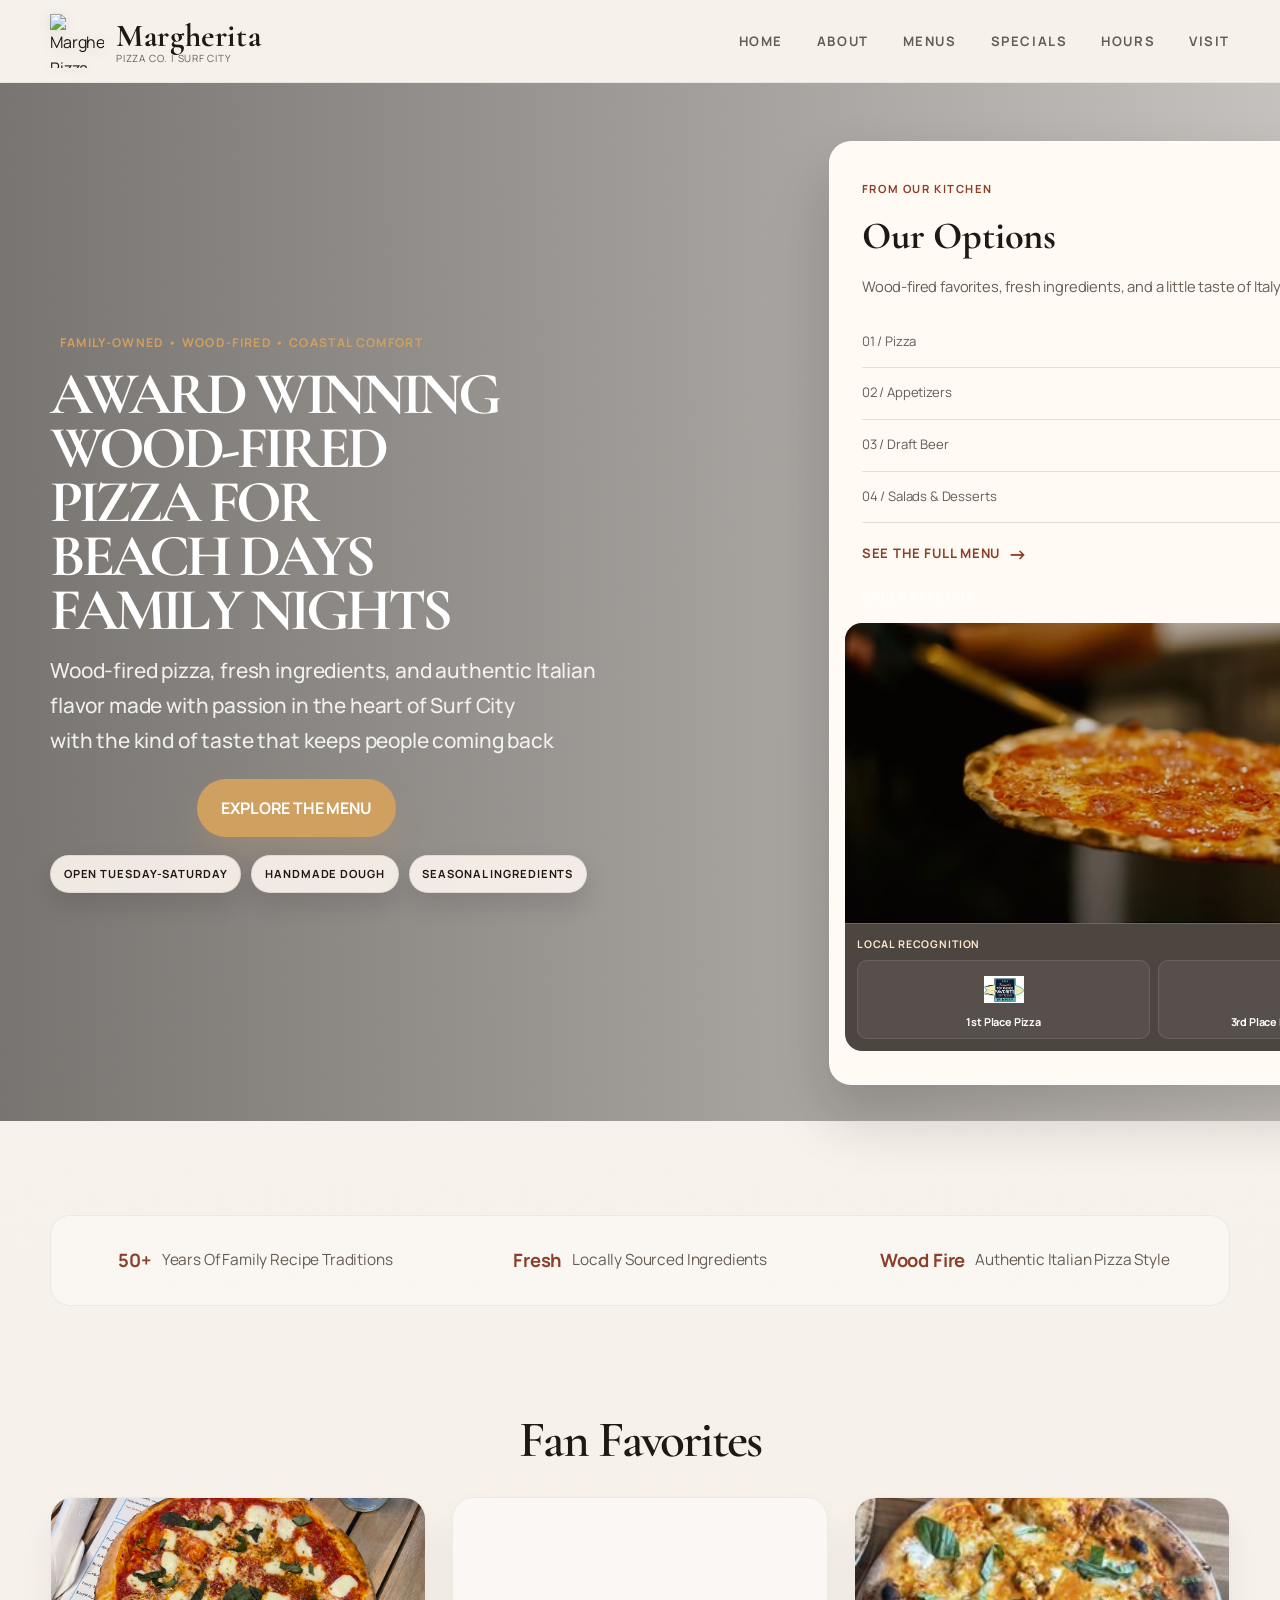
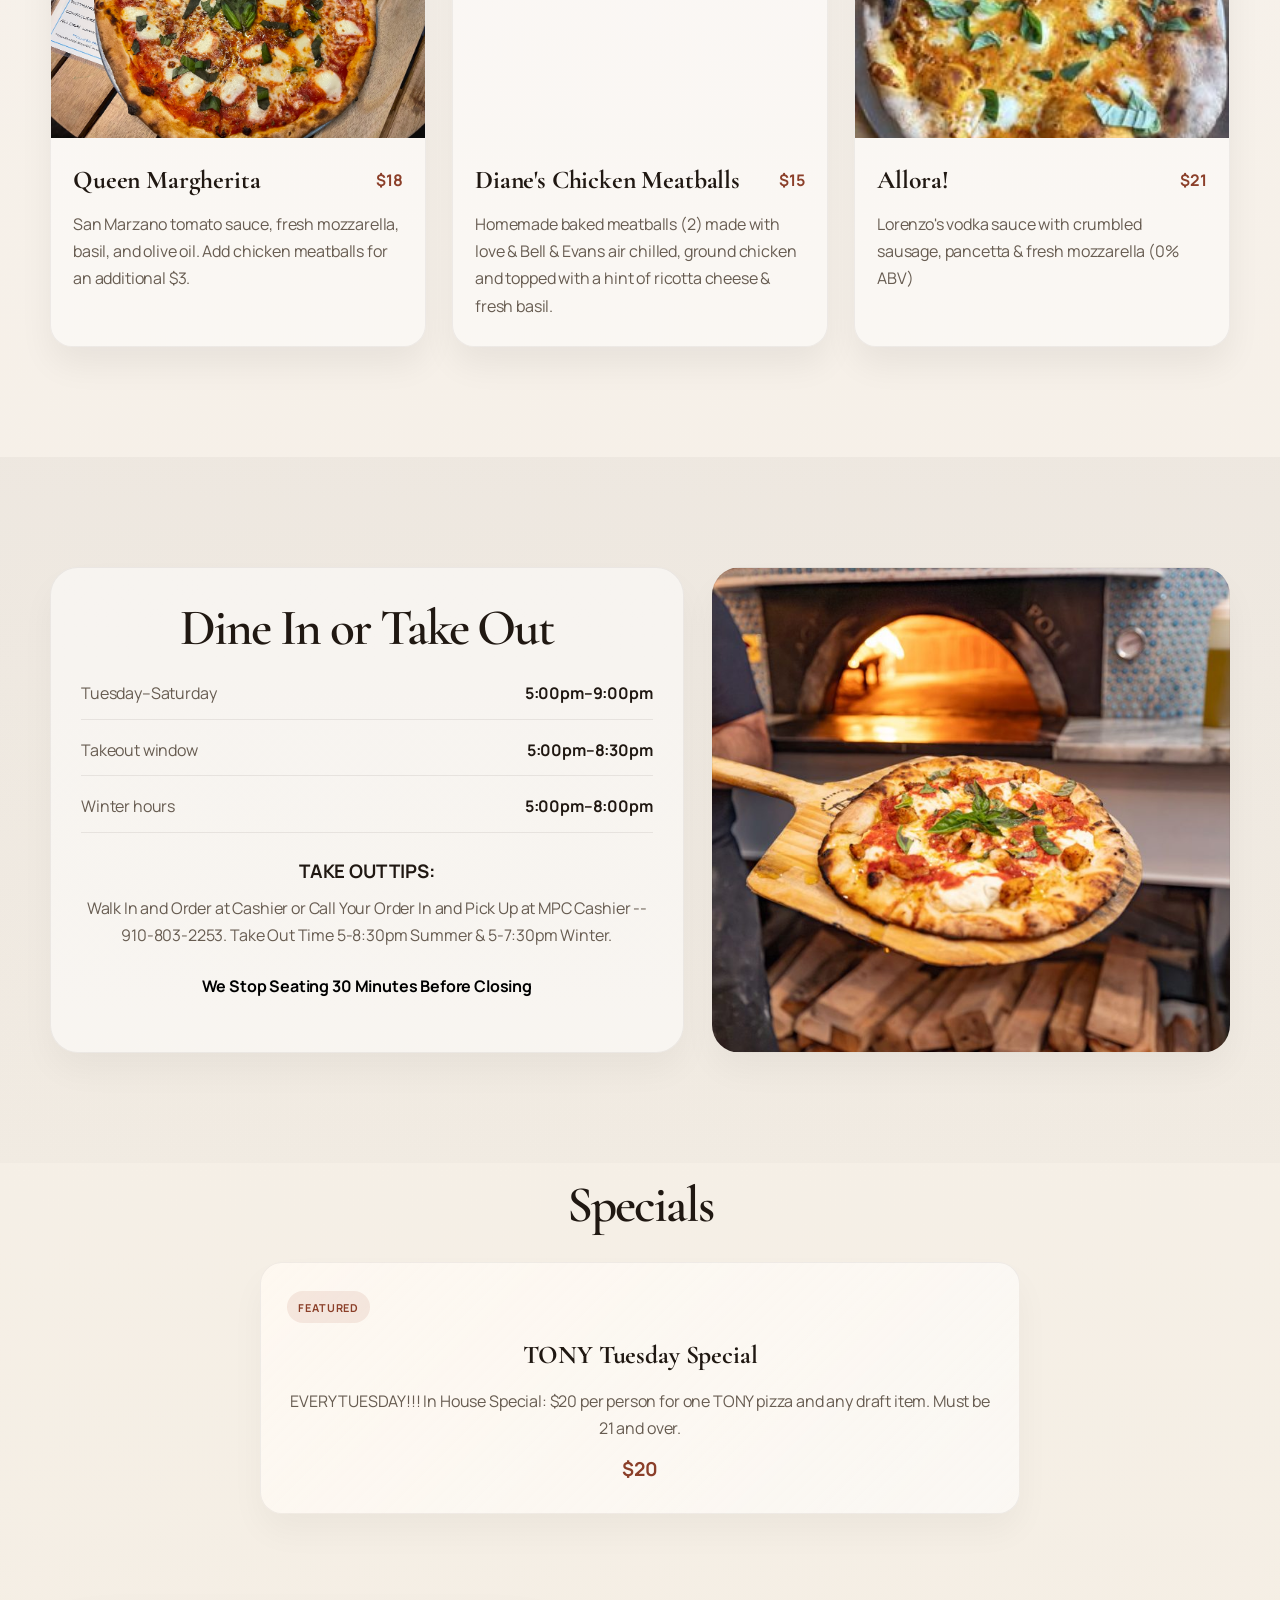
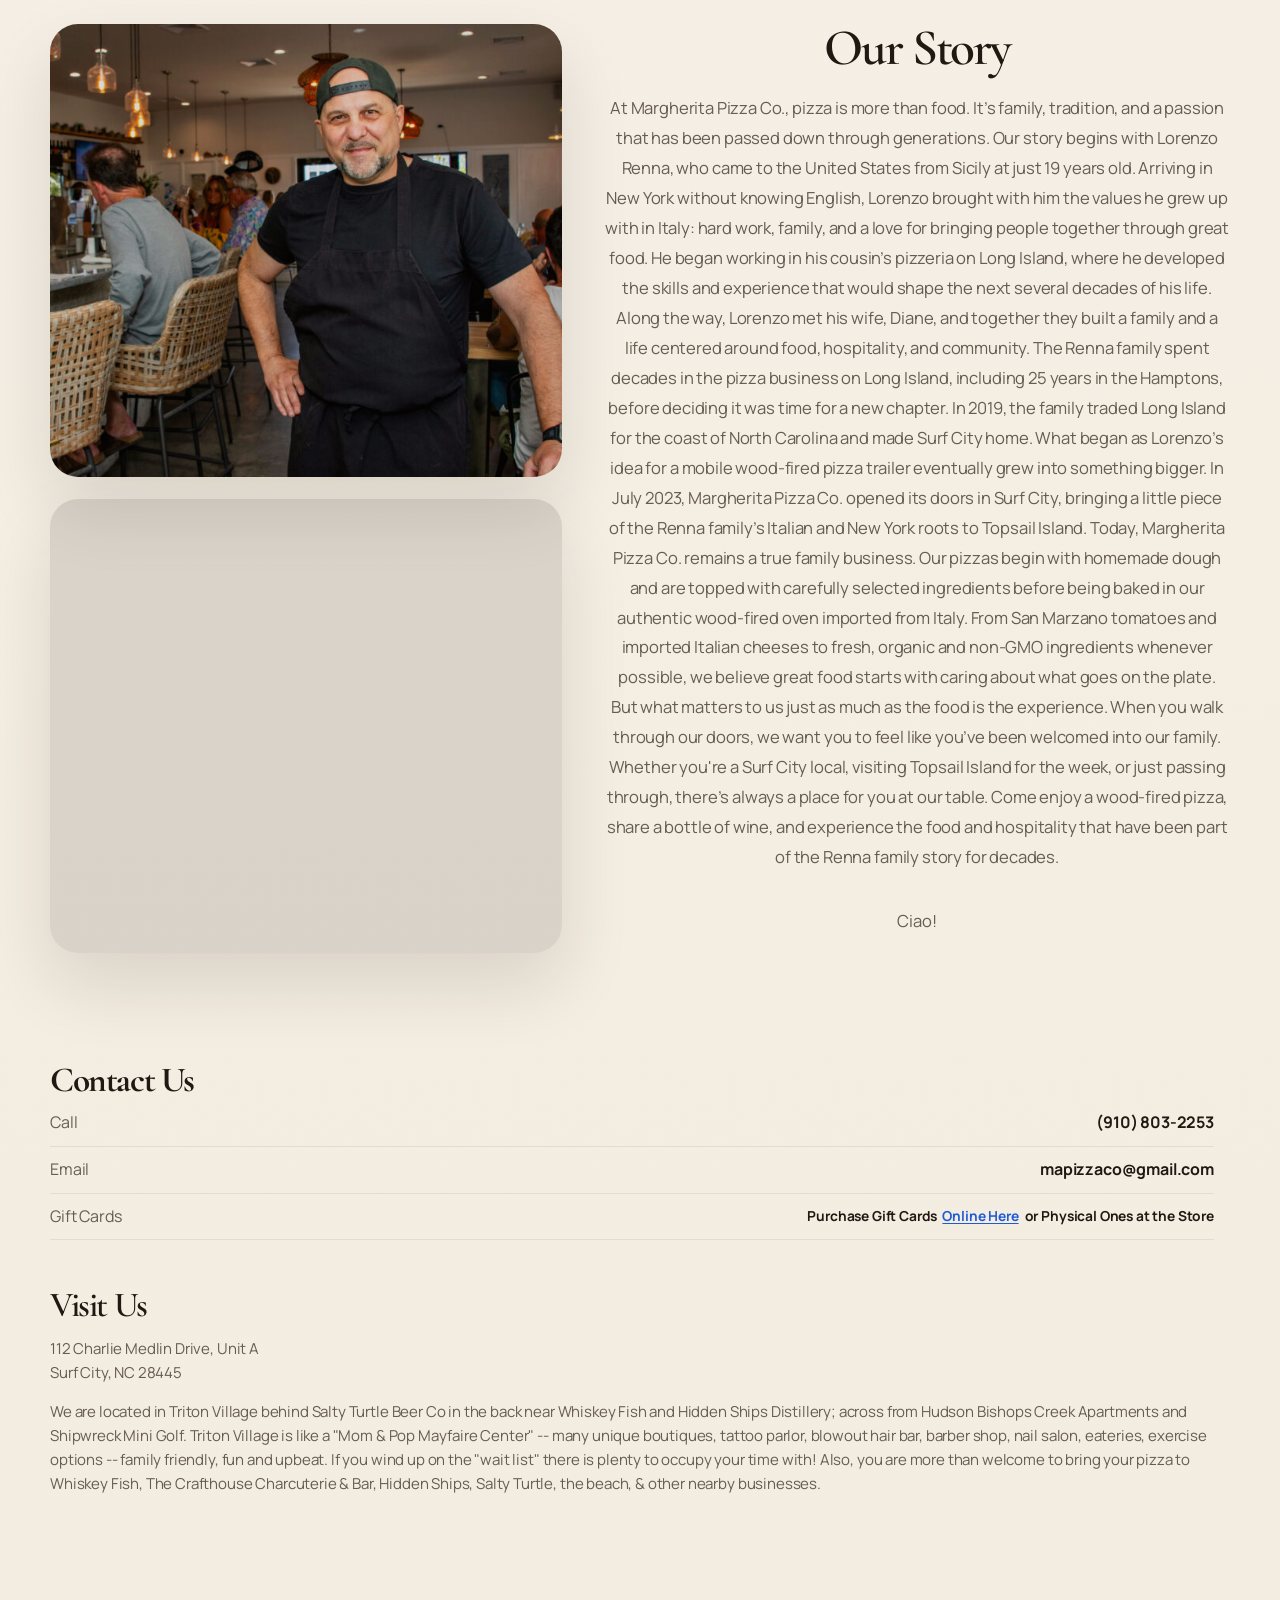
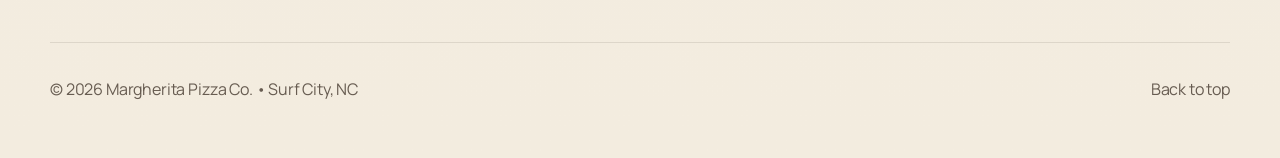
==== commit 892c7f36: "Improve mobile layout and simplify homepage" ====
--- a/index.html
+++ b/index.html
@@ -67,6 +67,11 @@
               <div class="cta-group">
                 <a class="button button-primary" href="menu.html">EXPLORE THE MENU</a>
               </div>
+              <div class="hero-image-tags" aria-label="Key details">
+                <span>Open Tuesday-Saturday</span>
+                <span>Handmade dough</span>
+                <span>Seasonal ingredients</span>
+              </div>
             </div>
 
             <div class="hero-card hero-favorites" aria-label="Our Options">
@@ -101,13 +106,6 @@
 
               <div class="hero-visual">
                 <div class="hero-photo">
-                  <div class="hero-photo-badge">
-                    <span>Open Tuesday-Saturday</span>
-                  </div>
-                  <div class="hero-image-tags" aria-label="Key ingredients">
-                    <span>Handmade dough</span>
-                    <span>Seasonal ingredients</span>
-                  </div>
                 </div>
                 <div class="hero-awards" aria-label="Awards and recognition">
                   <p class="hero-awards-title">Local recognition</p>
@@ -277,31 +275,6 @@
               <p>We are located in Triton Village behind Salty Turtle Beer Co in the back near Whiskey Fish and Hidden Ships Distillery; across from Hudson Bishops Creek Apartments and Shipwreck Mini Golf. Triton Village is like a "Mom &amp; Pop Mayfaire Center" -- many unique boutiques, tattoo parlor, blowout hair bar, barber shop, nail salon, eateries, exercise options -- family friendly, fun and upbeat. If you wind up on the "wait list" there is plenty to occupy your time with! Also, you are more than welcome to bring your pizza to Whiskey Fish, The Crafthouse Charcuterie &amp; Bar, Hidden Ships, Salty Turtle, the beach, &amp; other nearby businesses.</p>
             </div>
 
-            <form class="inquiry-form">
-              <div class="form-row">
-                <label>
-                  <span>Name</span>
-                  <input type="text" name="name" placeholder="Your name" />
-                </label>
-              </div>
-              <div class="form-row two-col">
-                <label>
-                  <span>Email</span>
-                  <input type="email" name="email" placeholder="you@example.com" />
-                </label>
-                <label>
-                  <span>Phone</span>
-                  <input type="tel" name="phone" placeholder="(910) 555-0123" />
-                </label>
-              </div>
-              <div class="form-row">
-                <label>
-                  <span>Message</span>
-                  <textarea name="message" rows="5" placeholder="Tell us how we can help."></textarea>
-                </label>
-              </div>
-              <button type="submit" class="button button-primary">Send Inquiry</button>
-            </form>
           </div>
         </section>
 
--- a/styles.css
+++ b/styles.css
@@ -23,6 +23,7 @@
 
 body {
   margin: 0;
+  overflow-x: hidden;
   font-family: var(--sans);
   line-height: 1.6;
   letter-spacing: -0.01em;
@@ -355,13 +356,13 @@
 }
 
 .hero-image-tags {
-  position: absolute;
-  left: 16px;
-  right: 16px;
-  bottom: 16px;
   display: flex;
   flex-wrap: wrap;
   gap: 10px;
+}
+
+.hero-copy .hero-image-tags {
+  margin-top: 18px;
 }
 
 .hero-image-tags span {
@@ -1253,9 +1254,13 @@
 
 .visit-grid {
   display: grid;
-  grid-template-columns: 0.9fr 1.1fr;
+  grid-template-columns: 1fr;
   gap: 32px;
   align-items: start;
+}
+
+.visit-section {
+  padding-top: 0;
 }
 
 .visit-copy {
@@ -1269,7 +1274,7 @@
 }
 
 .contact-section {
-  margin-top: 12px;
+  margin-top: 0;
 }
 
 .contact-section h3 {
@@ -1282,6 +1287,7 @@
 }
 
 .visit-copy h2 {
+  margin-top: 48px;
   font-size: clamp(2rem, 2vw + 0.6rem, 2.8rem);
 }
 
@@ -1431,6 +1437,10 @@
 }
 
 @media (max-width: 720px) {
+  .container {
+    width: min(100% - 24px, 1180px);
+  }
+
   .nav-toggle {
     display: flex;
   }
@@ -1461,6 +1471,76 @@
 
   .brand {
     min-width: 0;
+    gap: 8px;
+  }
+
+  .brand-logo {
+    width: 44px;
+    height: 44px;
+  }
+
+  .brand-copy strong {
+    font-size: 1.5rem;
+  }
+
+  .brand-copy small {
+    font-size: 0.55rem;
+  }
+
+  .hero {
+    padding: 22px 0 24px;
+  }
+
+  .hero-copy {
+    padding: 18px 0 8px;
+  }
+
+  .hero-copy h1 {
+    width: 100%;
+    font-size: clamp(2.65rem, 13vw, 4.2rem);
+    line-height: 0.88;
+  }
+
+  .hero-heading-line {
+    white-space: normal;
+  }
+
+  .lead-line {
+    display: inline;
+  }
+
+  .lead-line + .lead-line::before {
+    content: " ";
+  }
+
+  .cta-group {
+    padding-left: 0;
+  }
+
+  .cta-group .button {
+    width: 100%;
+  }
+
+  .hero-card {
+    padding: 10px;
+  }
+
+  .hero-favorites .hero-card-copy {
+    padding: 20px 10px 10px;
+  }
+
+  .hero-photo {
+    min-height: 230px;
+  }
+
+  .info-row,
+  .card-footer {
+    align-items: flex-start;
+    flex-wrap: wrap;
+  }
+
+  .card-footer strong {
+    margin-left: auto;
   }
 
   .about-section,
@@ -1470,6 +1550,10 @@
     padding: 80px 0;
   }
 
+  .visit-section {
+    padding-top: 0;
+  }
+
   .two-col {
     grid-template-columns: 1fr;
   }
@@ -1483,5 +1567,45 @@
     flex-direction: column;
     align-items: flex-start;
   }
-}
-
+
+  .contact-block {
+    align-items: flex-start;
+    flex-wrap: wrap;
+  }
+
+  .contact-block strong,
+  .gift-card-link-wrap {
+    margin-left: auto;
+    text-align: right;
+    white-space: normal;
+  }
+
+  .menu-photo-sheet {
+    padding-left: 8px;
+    padding-right: 8px;
+  }
+
+  .menu-section-block {
+    padding-left: 10px;
+    padding-right: 10px;
+  }
+
+  .menu-section-title {
+    font-size: clamp(1.7rem, 9vw, 2.4rem);
+  }
+
+  .menu-item-line {
+    font-size: 0.92rem;
+  }
+
+  .wine-entry {
+    display: block;
+  }
+
+  .price-group,
+  .wine-context {
+    display: block;
+    margin-top: 2px;
+  }
+}
+
